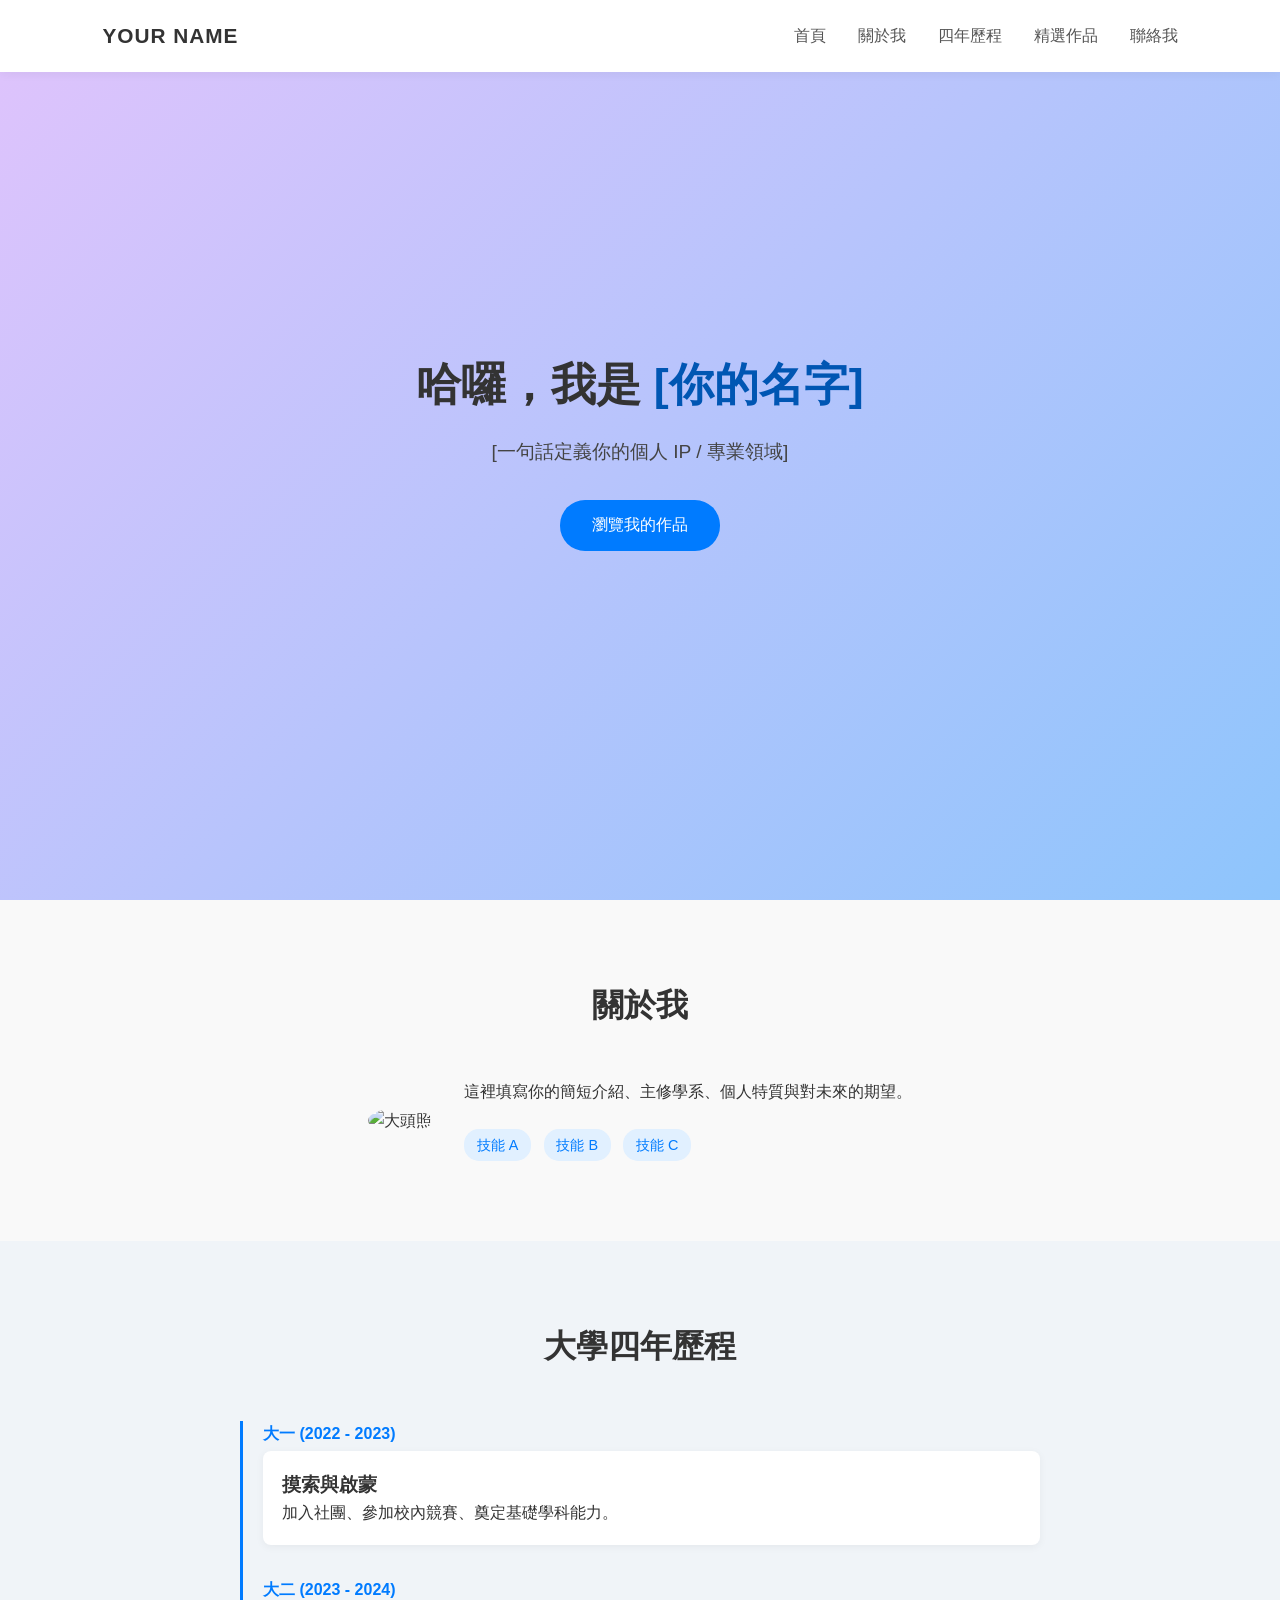
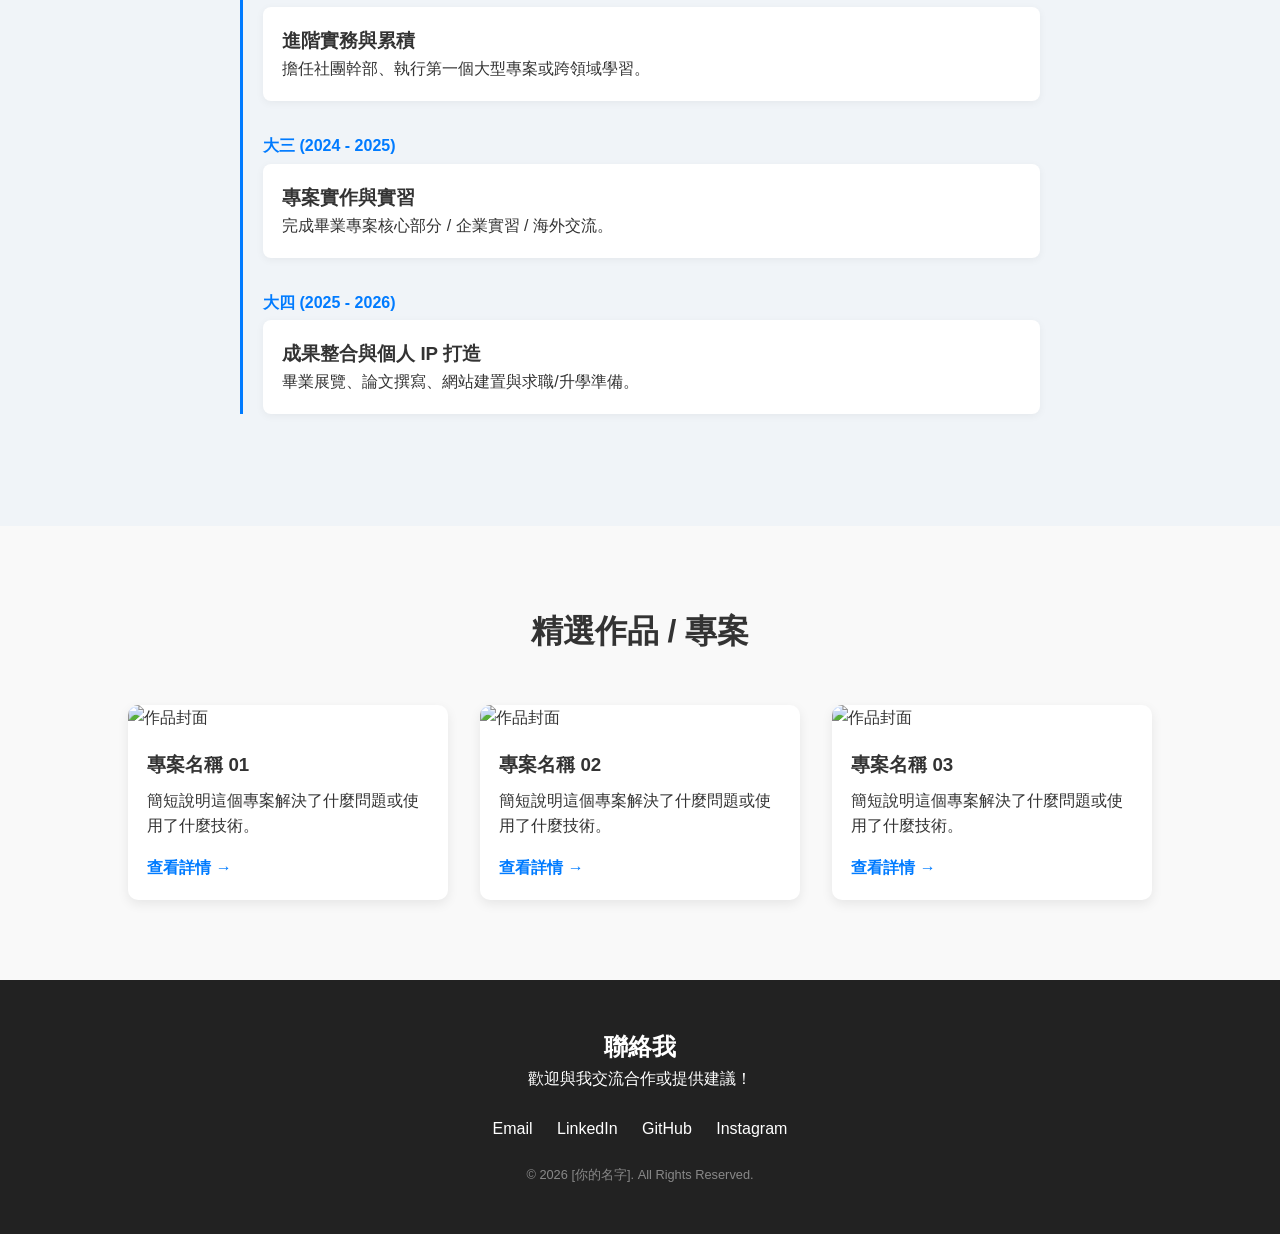
==== index.html @ 802d41ea "Add files via upload" ====
<!DOCTYPE html>
<html lang="zh-TW">
<head>
  <meta charset="UTF-8">
  <meta name="viewport" content="width=device-width, initial-scale=1.0">
  <title>個人品牌作品集 | [你的名字]</title>
  <link rel="stylesheet" href="style.css">
</head>
<body>

  <!-- 導覽列 -->
  <nav class="navbar">
    <div class="logo">YOUR NAME</div>
    <ul class="nav-links">
      <li><a href="#hero">首頁</a></li>
      <li><a href="#about">關於我</a></li>
      <li><a href="#timeline">四年歷程</a></li>
      <li><a href="#projects">精選作品</a></li>
      <li><a href="#contact">聯絡我</a></li>
    </ul>
  </nav>

  <!-- 首頁區塊 (Hero) -->
  <section id="hero" class="hero">
    <div class="hero-content">
      <h1>哈囉，我是 <span>[你的名字]</span></h1>
      <p> [一句話定義你的個人 IP / 專業領域] </p>
      <a href="#projects" class="btn">瀏覽我的作品</a>
    </div>
  </section>

  <!-- 關於我 -->
  <section id="about" class="section">
    <h2>關於我</h2>
    <div class="about-container">
      <div class="profile-img">
        <img src="https://via.placeholder.com/200" alt="大頭照">
      </div>
      <div class="about-text">
        <p>這裡填寫你的簡短介紹、主修學系、個人特質與對未來的期望。</p>
        <div class="skills">
          <span class="skill-tag">技能 A</span>
          <span class="skill-tag">技能 B</span>
          <span class="skill-tag">技能 C</span>
        </div>
      </div>
    </div>
  </section>

  <!-- 大學四年歷程 (Timeline) -->
  <section id="timeline" class="section bg-alt">
    <h2>大學四年歷程</h2>
    <div class="timeline">
      <div class="timeline-item">
        <div class="timeline-date">大一 (2022 - 2023)</div>
        <div class="timeline-content">
          <h3>摸索與啟蒙</h3>
          <p>加入社團、參加校內競賽、奠定基礎學科能力。</p>
        </div>
      </div>
      <div class="timeline-item">
        <div class="timeline-date">大二 (2023 - 2024)</div>
        <div class="timeline-content">
          <h3>進階實務與累積</h3>
          <p>擔任社團幹部、執行第一個大型專案或跨領域學習。</p>
        </div>
      </div>
      <div class="timeline-item">
        <div class="timeline-date">大三 (2024 - 2025)</div>
        <div class="timeline-content">
          <h3>專案實作與實習</h3>
          <p>完成畢業專案核心部分 / 企業實習 / 海外交流。</p>
        </div>
      </div>
      <div class="timeline-item">
        <div class="timeline-date">大四 (2025 - 2026)</div>
        <div class="timeline-content">
          <h3>成果整合與個人 IP 打造</h3>
          <p>畢業展覽、論文撰寫、網站建置與求職/升學準備。</p>
        </div>
      </div>
    </div>
  </section>

  <!-- 精選作品集 -->
  <section id="projects" class="section">
    <h2>精選作品 / 專案</h2>
    <div class="project-grid">
      <!-- 作品 1 -->
      <div class="project-card">
        <img src="https://via.placeholder.com/350x200" alt="作品封面">
        <div class="project-info">
          <h3>專案名稱 01</h3>
          <p>簡短說明這個專案解決了什麼問題或使用了什麼技術。</p>
          <a href="#" class="project-link">查看詳情 &rarr;</a>
        </div>
      </div>
      <!-- 作品 2 -->
      <div class="project-card">
        <img src="https://via.placeholder.com/350x200" alt="作品封面">
        <div class="project-info">
          <h3>專案名稱 02</h3>
          <p>簡短說明這個專案解決了什麼問題或使用了什麼技術。</p>
          <a href="#" class="project-link">查看詳情 &rarr;</a>
        </div>
      </div>
      <!-- 作品 3 -->
      <div class="project-card">
        <img src="https://via.placeholder.com/350x200" alt="作品封面">
        <div class="project-info">
          <h3>專案名稱 03</h3>
          <p>簡短說明這個專案解決了什麼問題或使用了什麼技術。</p>
          <a href="#" class="project-link">查看詳情 &rarr;</a>
        </div>
      </div>
    </div>
  </section>

  <!-- 頁尾 / 聯絡資訊 -->
  <footer id="contact" class="footer">
    <h2>聯絡我</h2>
    <p>歡迎與我交流合作或提供建議！</p>
    <div class="social-links">
      <a href="mailto:your-email@example.com">Email</a>
      <a href="#" target="_blank">LinkedIn</a>
      <a href="#" target="_blank">GitHub</a>
      <a href="#" target="_blank">Instagram</a>
    </div>
    <p class="copyright">&copy; 2026 [你的名字]. All Rights Reserved.</p>
  </footer>

  <script src="script.js"></script>
</body>
</html>
---- style.css ----
/* 基礎重置 */
* {
  margin: 0;
  padding: 0;
  box-sizing: border-box;
  font-family: 'PingFang TC', 'Microsoft JhengHei', sans-serif;
}

body {
  line-height: 1.6;
  color: #333;
  background-color: #f9f9f9;
}

/* 導覽列 */
.navbar {
  display: flex;
  justify-content: space-between;
  align-items: center;
  padding: 1.2rem 8%;
  background: #ffffff;
  box-shadow: 0 2px 10px rgba(0,0,0,0.05);
  position: fixed;
  width: 100%;
  top: 0;
  z-index: 1000;
}

.logo {
  font-size: 1.3rem;
  font-weight: bold;
  letter-spacing: 1px;
}

.nav-links {
  display: flex;
  list-style: none;
}

.nav-links li a {
  text-decoration: none;
  color: #555;
  margin-left: 2rem;
  transition: color 0.3s;
}

.nav-links li a:hover {
  color: #007bff;
}

/* 首頁英雄區 */
.hero {
  height: 100vh;
  display: flex;
  justify-content: center;
  align-items: center;
  text-align: center;
  background: linear-gradient(135deg, #e0c3fc 0%, #8ec5fc 100%);
  padding: 0 20px;
}

.hero h1 {
  font-size: 2.8rem;
  margin-bottom: 1rem;
}

.hero h1 span {
  color: #0056b3;
}

.hero p {
  font-size: 1.2rem;
  margin-bottom: 2rem;
  color: #444;
}

.btn {
  display: inline-block;
  padding: 0.8rem 2rem;
  background: #007bff;
  color: #fff;
  border-radius: 25px;
  text-decoration: none;
  transition: transform 0.2s, background 0.3s;
}

.btn:hover {
  background: #0056b3;
  transform: translateY(-3px);
}

/* 通用區塊 */
.section {
  padding: 5rem 10%;
}

.bg-alt {
  background-color: #f0f4f8;
}

.section h2 {
  text-align: center;
  font-size: 2rem;
  margin-bottom: 3rem;
  position: relative;
}

/* 關於我 */
.about-container {
  display: flex;
  gap: 2rem;
  align-items: center;
  justify-content: center;
  flex-wrap: wrap;
}

.profile-img img {
  border-radius: 50%;
  width: 180px;
  height: 180px;
  object-fit: cover;
}

.skills {
  margin-top: 1rem;
}

.skill-tag {
  display: inline-block;
  background: #e1f0ff;
  color: #007bff;
  padding: 0.3rem 0.8rem;
  border-radius: 15px;
  font-size: 0.9rem;
  margin-right: 0.5rem;
  margin-top: 0.5rem;
}

/* 時間軸 */
.timeline {
  max-width: 800px;
  margin: 0 auto;
  border-left: 3px solid #007bff;
  padding-left: 20px;
}

.timeline-item {
  margin-bottom: 2rem;
  position: relative;
}

.timeline-date {
  font-weight: bold;
  color: #007bff;
  margin-bottom: 0.3rem;
}

.timeline-content {
  background: #fff;
  padding: 1.2rem;
  border-radius: 8px;
  box-shadow: 0 2px 8px rgba(0,0,0,0.05);
}

/* 作品集 */
.project-grid {
  display: grid;
  grid-template-columns: repeat(auto-fit, minmax(280px, 1fr));
  gap: 2rem;
}

.project-card {
  background: #fff;
  border-radius: 10px;
  overflow: hidden;
  box-shadow: 0 4px 12px rgba(0,0,0,0.08);
  transition: transform 0.3s;
}

.project-card:hover {
  transform: translateY(-5px);
}

.project-card img {
  width: 100%;
  height: 180px;
  object-fit: cover;
}

.project-info {
  padding: 1.2rem;
}

.project-info h3 {
  margin-bottom: 0.5rem;
}

.project-link {
  display: inline-block;
  margin-top: 1rem;
  color: #007bff;
  text-decoration: none;
  font-weight: bold;
}

/* 頁尾 */
.footer {
  text-align: center;
  padding: 3rem;
  background: #222;
  color: #fff;
}

.social-links {
  margin: 1.5rem 0;
}

.social-links a {
  color: #fff;
  margin: 0 10px;
  text-decoration: none;
}

.copyright {
  font-size: 0.8rem;
  color: #888;
}
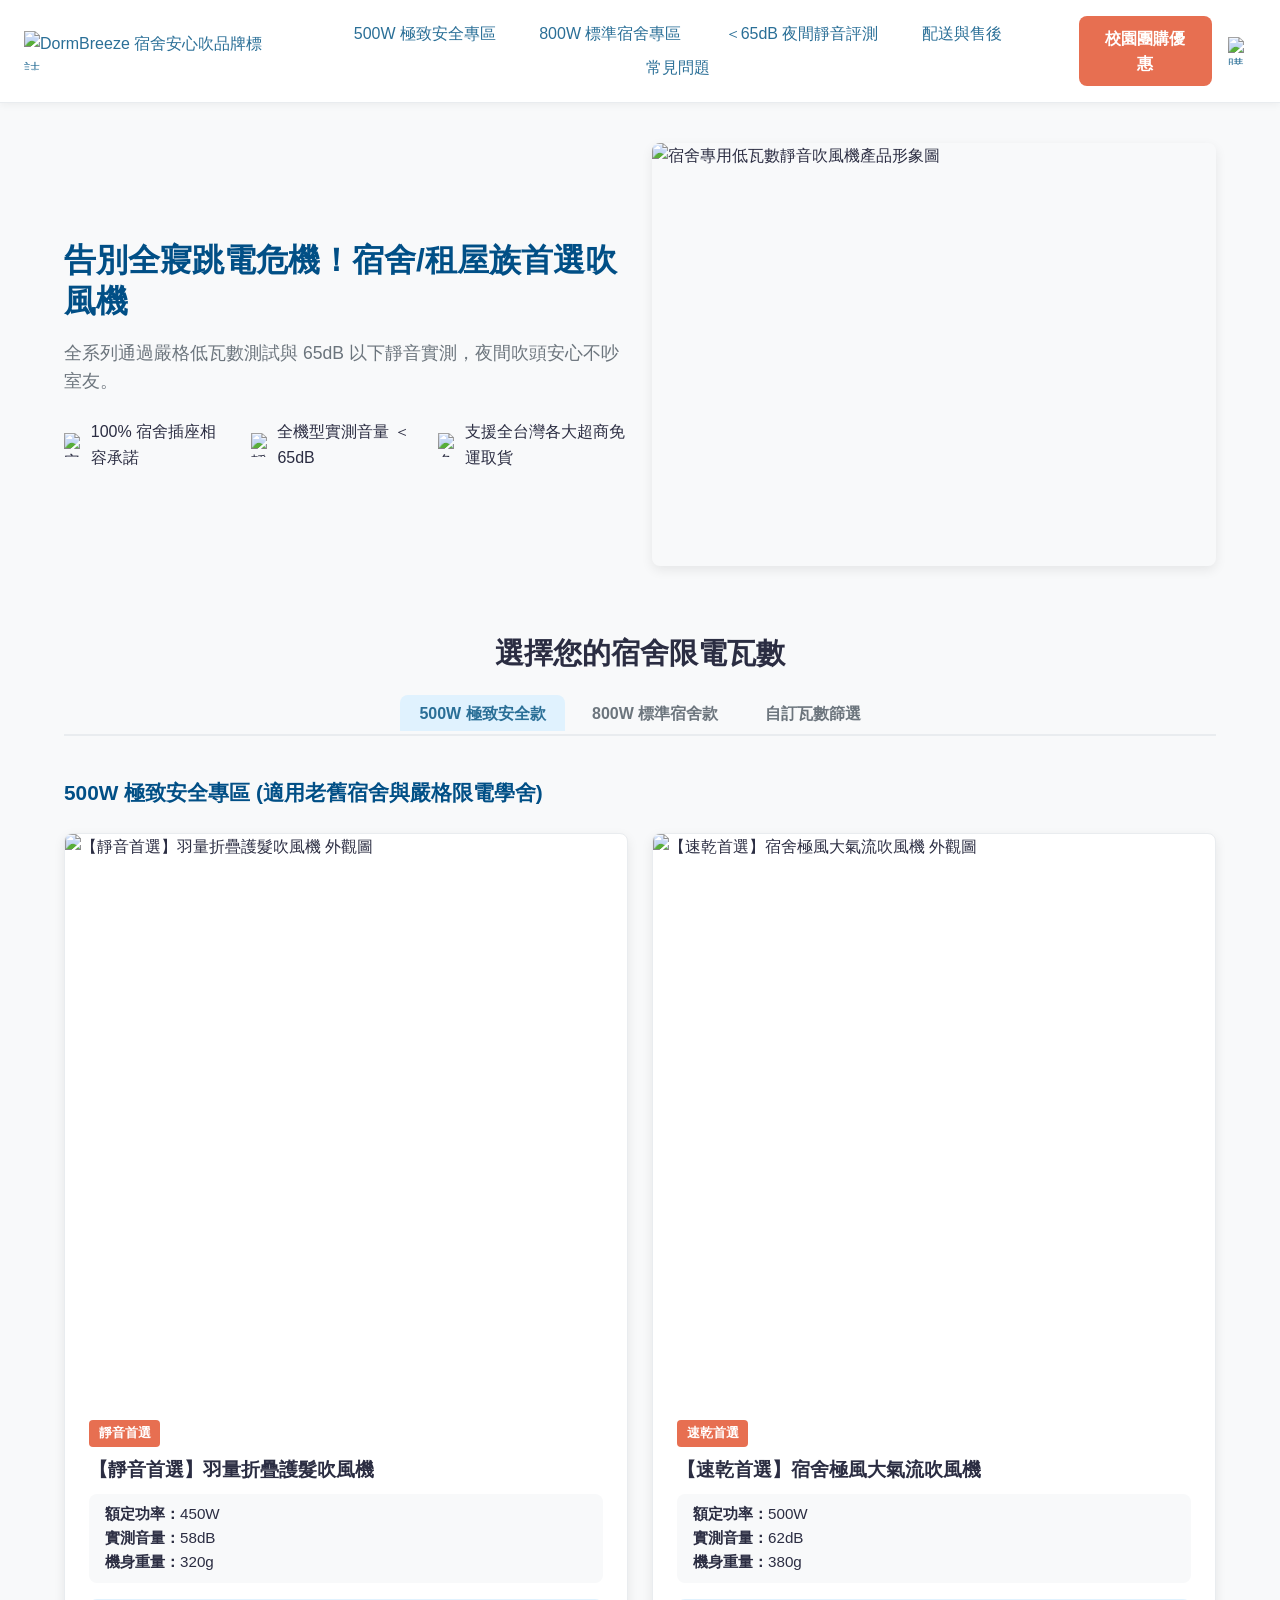
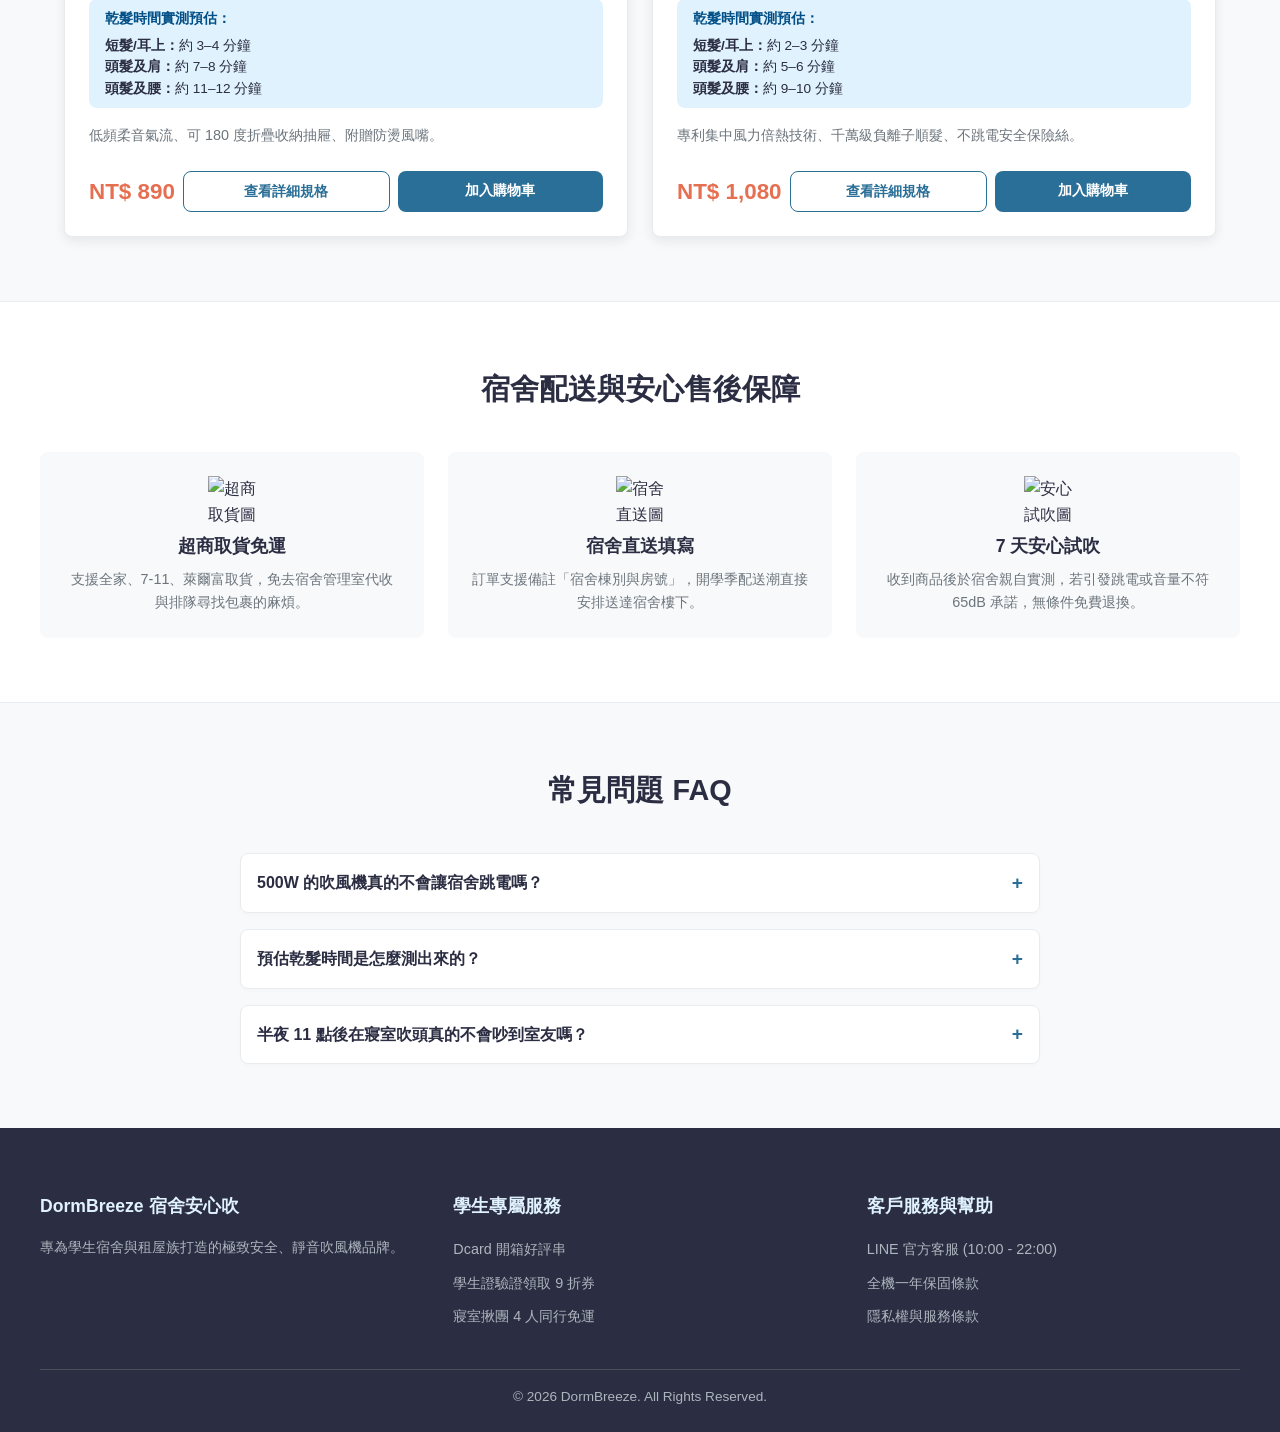
==== commit 7e46faf6: "Add files via upload" ====
--- a/index.html
+++ b/index.html
@@ -1,134 +1,221 @@
-<!DOCTYPE html>
-<html lang="zh-TW">
-<head>
-  <meta charset="UTF-8">
-  <meta name="viewport" content="width=device-width, initial-scale=1.0">
-  <title>個人品牌作品集 | [你的名字]</title>
-  <link rel="stylesheet" href="style.css">
-</head>
-<body>
-
-  <!-- 導覽列 -->
-  <nav class="navbar">
-    <div class="logo">YOUR NAME</div>
-    <ul class="nav-links">
-      <li><a href="#hero">首頁</a></li>
-      <li><a href="#about">關於我</a></li>
-      <li><a href="#timeline">四年歷程</a></li>
-      <li><a href="#projects">精選作品</a></li>
-      <li><a href="#contact">聯絡我</a></li>
-    </ul>
-  </nav>
-
-  <!-- 首頁區塊 (Hero) -->
-  <section id="hero" class="hero">
-    <div class="hero-content">
-      <h1>哈囉，我是 <span>[你的名字]</span></h1>
-      <p> [一句話定義你的個人 IP / 專業領域] </p>
-      <a href="#projects" class="btn">瀏覽我的作品</a>
-    </div>
-  </section>
-
-  <!-- 關於我 -->
-  <section id="about" class="section">
-    <h2>關於我</h2>
-    <div class="about-container">
-      <div class="profile-img">
-        <img src="https://via.placeholder.com/200" alt="大頭照">
-      </div>
-      <div class="about-text">
-        <p>這裡填寫你的簡短介紹、主修學系、個人特質與對未來的期望。</p>
-        <div class="skills">
-          <span class="skill-tag">技能 A</span>
-          <span class="skill-tag">技能 B</span>
-          <span class="skill-tag">技能 C</span>
-        </div>
-      </div>
-    </div>
-  </section>
-
-  <!-- 大學四年歷程 (Timeline) -->
-  <section id="timeline" class="section bg-alt">
-    <h2>大學四年歷程</h2>
-    <div class="timeline">
-      <div class="timeline-item">
-        <div class="timeline-date">大一 (2022 - 2023)</div>
-        <div class="timeline-content">
-          <h3>摸索與啟蒙</h3>
-          <p>加入社團、參加校內競賽、奠定基礎學科能力。</p>
-        </div>
-      </div>
-      <div class="timeline-item">
-        <div class="timeline-date">大二 (2023 - 2024)</div>
-        <div class="timeline-content">
-          <h3>進階實務與累積</h3>
-          <p>擔任社團幹部、執行第一個大型專案或跨領域學習。</p>
-        </div>
-      </div>
-      <div class="timeline-item">
-        <div class="timeline-date">大三 (2024 - 2025)</div>
-        <div class="timeline-content">
-          <h3>專案實作與實習</h3>
-          <p>完成畢業專案核心部分 / 企業實習 / 海外交流。</p>
-        </div>
-      </div>
-      <div class="timeline-item">
-        <div class="timeline-date">大四 (2025 - 2026)</div>
-        <div class="timeline-content">
-          <h3>成果整合與個人 IP 打造</h3>
-          <p>畢業展覽、論文撰寫、網站建置與求職/升學準備。</p>
-        </div>
-      </div>
-    </div>
-  </section>
-
-  <!-- 精選作品集 -->
-  <section id="projects" class="section">
-    <h2>精選作品 / 專案</h2>
-    <div class="project-grid">
-      <!-- 作品 1 -->
-      <div class="project-card">
-        <img src="https://via.placeholder.com/350x200" alt="作品封面">
-        <div class="project-info">
-          <h3>專案名稱 01</h3>
-          <p>簡短說明這個專案解決了什麼問題或使用了什麼技術。</p>
-          <a href="#" class="project-link">查看詳情 &rarr;</a>
-        </div>
-      </div>
-      <!-- 作品 2 -->
-      <div class="project-card">
-        <img src="https://via.placeholder.com/350x200" alt="作品封面">
-        <div class="project-info">
-          <h3>專案名稱 02</h3>
-          <p>簡短說明這個專案解決了什麼問題或使用了什麼技術。</p>
-          <a href="#" class="project-link">查看詳情 &rarr;</a>
-        </div>
-      </div>
-      <!-- 作品 3 -->
-      <div class="project-card">
-        <img src="https://via.placeholder.com/350x200" alt="作品封面">
-        <div class="project-info">
-          <h3>專案名稱 03</h3>
-          <p>簡短說明這個專案解決了什麼問題或使用了什麼技術。</p>
-          <a href="#" class="project-link">查看詳情 &rarr;</a>
-        </div>
-      </div>
-    </div>
-  </section>
-
-  <!-- 頁尾 / 聯絡資訊 -->
-  <footer id="contact" class="footer">
-    <h2>聯絡我</h2>
-    <p>歡迎與我交流合作或提供建議！</p>
-    <div class="social-links">
-      <a href="mailto:your-email@example.com">Email</a>
-      <a href="#" target="_blank">LinkedIn</a>
-      <a href="#" target="_blank">GitHub</a>
-      <a href="#" target="_blank">Instagram</a>
-    </div>
-    <p class="copyright">&copy; 2026 [你的名字]. All Rights Reserved.</p>
-  </footer>
-
-  <script src="script.js"></script>
-</body>
+<!DOCTYPE html>
+<html lang="zh-TW">
+<head>
+    <meta charset="UTF-8">
+    <meta name="viewport" content="width=device-width, initial-scale=1.0">
+    <title>DormBreeze 宿舍安心吹 - 告別跳電危機的宿舍吹風機首選</title>
+    <link rel="stylesheet" href="style.css">
+</head>
+<body>
+
+    <!-- 1. 頂部導覽列 -->
+    <header>
+        <a href="#hero" class="logo-link">
+            <img src="images/logo.svg" alt="DormBreeze 宿舍安心吹品牌標誌" class="logo">
+        </a>
+        <nav>
+            <ul>
+                <li><a href="#watts-500">500W 極致安全專區</a></li>
+                <li><a href="#watts-800">800W 標準宿舍專區</a></li>
+                <li><a href="#quiet-rating">＜65dB 夜間靜音評測</a></li>
+                <li><a href="#logistics">配送與售後</a></li>
+                <li><a href="#faq">常見問題</a></li>
+            </ul>
+        </nav>
+        <div class="header-actions">
+            <a href="#group-buy" class="btn-secondary">校園團購優惠</a>
+            <a href="#cart" class="cart-link" aria-label="查看購物車">
+                <img src="images/icon-cart.svg" alt="購物車圖示">
+            </a>
+        </div>
+    </header>
+
+    <main>
+        <!-- 2. 主視覺區 -->
+        <section id="hero" class="hero-section">
+            <div class="hero-content">
+                <h1>告別全寢跳電危機！宿舍/租屋族首選吹風機</h1>
+                <p>全系列通過嚴格低瓦數測試與 65dB 以下靜音實測，夜間吹頭安心不吵室友。</p>
+                <ul class="trust-badges">
+                    <li>
+                        <img src="images/icon-shield.svg" alt="安全防護圖示">
+                        <span>100% 宿舍插座相容承諾</span>
+                    </li>
+                    <li>
+                        <img src="images/icon-quiet.svg" alt="靜音圖示">
+                        <span>全機型實測音量 ＜ 65dB</span>
+                    </li>
+                    <li>
+                        <img src="images/icon-shipping.svg" alt="免運圖示">
+                        <span>支援全台灣各大超商免運取貨</span>
+                    </li>
+                </ul>
+            </div>
+            <div class="hero-image">
+                <img src="images/hero-dryer.jpg" alt="宿舍專用低瓦數靜音吹風機產品形象圖">
+            </div>
+        </section>
+
+        <!-- 3. 核心功能：瓦數快速切換與商品展示區 -->
+        <section id="products" class="products-section">
+            <h2>選擇您的宿舍限電瓦數</h2>
+            
+            <nav class="watt-tabs" aria-label="瓦數分類切換">
+                <ul>
+                    <li><a href="#watts-500" class="tab-item active">500W 極致安全款</a></li>
+                    <li><a href="#watts-800" class="tab-item">800W 標準宿舍款</a></li>
+                    <li><a href="#watts-custom" class="tab-item">自訂瓦數篩選</a></li>
+                </ul>
+            </nav>
+
+            <!-- 500W 商品列表區塊 -->
+            <div id="watts-500" class="product-group">
+                <h3>500W 極致安全專區 (適用老舊宿舍與嚴格限電學舍)</h3>
+                <div class="product-grid">
+                    
+                    <!-- 商品 1 -->
+                    <article class="product-card">
+                        <img src="images/product-quiet.jpg" alt="【靜音首選】羽量折疊護髮吹風機 外觀圖" class="product-img">
+                        <div class="product-info">
+                            <span class="tag">靜音首選</span>
+                            <h4>【靜音首選】羽量折疊護髮吹風機</h4>
+                            <ul class="specs-list">
+                                <li><strong>額定功率：</strong>450W</li>
+                                <li><strong>實測音量：</strong>58dB</li>
+                                <li><strong>機身重量：</strong>320g</li>
+                            </ul>
+                            
+                            <div class="drying-time-table">
+                                <h5>乾髮時間實測預估：</h5>
+                                <ul>
+                                    <li><span>短髮/耳上：</span>約 3–4 分鐘</li>
+                                    <li><span>頭髮及肩：</span>約 7–8 分鐘</li>
+                                    <li><span>頭髮及腰：</span>約 11–12 分鐘</li>
+                                </ul>
+                            </div>
+
+                            <p class="selling-points">低頻柔音氣流、可 180 度折疊收納抽屜、附贈防燙風嘴。</p>
+                            
+                            <div class="card-bottom">
+                                <span class="price">NT$ 890</span>
+                                <div class="card-actions">
+                                    <a href="#product-detail-1" class="btn-outline">查看詳細規格</a>
+                                    <a href="#add-to-cart-1" class="btn-primary">加入購物車</a>
+                                </div>
+                            </div>
+                        </div>
+                    </article>
+
+                    <!-- 商品 2 -->
+                    <article class="product-card">
+                        <img src="images/product-fast.jpg" alt="【速乾首選】宿舍極風大氣流吹風機 外觀圖" class="product-img">
+                        <div class="product-info">
+                            <span class="tag">速乾首選</span>
+                            <h4>【速乾首選】宿舍極風大氣流吹風機</h4>
+                            <ul class="specs-list">
+                                <li><strong>額定功率：</strong>500W</li>
+                                <li><strong>實測音量：</strong>62dB</li>
+                                <li><strong>機身重量：</strong>380g</li>
+                            </ul>
+
+                            <div class="drying-time-table">
+                                <h5>乾髮時間實測預估：</h5>
+                                <ul>
+                                    <li><span>短髮/耳上：</span>約 2–3 分鐘</li>
+                                    <li><span>頭髮及肩：</span>約 5–6 分鐘</li>
+                                    <li><span>頭髮及腰：</span>約 9–10 分鐘</li>
+                                </ul>
+                            </div>
+
+                            <p class="selling-points">專利集中風力倍熱技術、千萬級負離子順髮、不跳電安全保險絲。</p>
+
+                            <div class="card-bottom">
+                                <span class="price">NT$ 1,080</span>
+                                <div class="card-actions">
+                                    <a href="#product-detail-2" class="btn-outline">查看詳細規格</a>
+                                    <a href="#add-to-cart-2" class="btn-primary">加入購物車</a>
+                                </div>
+                            </div>
+                        </div>
+                    </article>
+
+                </div>
+            </div>
+
+            <!-- 靜音評測延伸區塊 -->
+            <div id="quiet-rating" class="rating-anchor"></div>
+        </section>
+
+        <!-- 4. 宿舍配送與售後保障區 -->
+        <section id="logistics" class="logistics-section">
+            <h2>宿舍配送與安心售後保障</h2>
+            <div class="logistics-grid">
+                <article class="logistics-card">
+                    <img src="images/icon-store.svg" alt="超商取貨圖示">
+                    <h3>超商取貨免運</h3>
+                    <p>支援全家、7-11、萊爾富取貨，免去宿舍管理室代收與排隊尋找包裹的麻煩。</p>
+                </article>
+                <article class="logistics-card">
+                    <img src="images/icon-dorm.svg" alt="宿舍直送圖示">
+                    <h3>宿舍直送填寫</h3>
+                    <p>訂單支援備註「宿舍棟別與房號」，開學季配送潮直接安排送達宿舍樓下。</p>
+                </article>
+                <article class="logistics-card">
+                    <img src="images/icon-return.svg" alt="安心試吹圖示">
+                    <h3>7 天安心試吹</h3>
+                    <p>收到商品後於宿舍親自實測，若引發跳電或音量不符 65dB 承諾，無條件免費退換。</p>
+                </article>
+            </div>
+        </section>
+
+        <!-- 5. 常見問題區 -->
+        <section id="faq" class="faq-section">
+            <h2>常見問題 FAQ</h2>
+            <div class="faq-list">
+                <details>
+                    <summary>500W 的吹風機真的不會讓宿舍跳電嗎？</summary>
+                    <p>是的！一般大學宿舍插座負載上限多為 800W–1000W，450W–500W 屬於極安全範圍，即使與檯燈、手機充電器同時使用也不會引發斷路器跳電。</p>
+                </details>
+                <details>
+                    <summary>預估乾髮時間是怎麼測出來的？</summary>
+                    <p>我們以一般頭髮密度在濕髮狀態下進行實測，提供短髮、及肩、及腰長度的真實吹乾時間，數據絕不誇大不實。</p>
+                </details>
+                <details>
+                    <summary>半夜 11 點後在寢室吹頭真的不會吵到室友嗎？</summary>
+                    <p>我們的全系列商品運轉噪音皆控制在 65dB 以下（相當於日常輕聲交談或辦公室背景音），比起市面上 80–90dB 的大功率吹風機可顯著降噪，有效維持寢室和諧。</p>
+                </details>
+            </div>
+        </section>
+    </main>
+
+    <!-- 6. 頁尾 -->
+    <footer>
+        <div class="footer-content">
+            <div class="footer-col">
+                <h4>DormBreeze 宿舍安心吹</h4>
+                <p>專為學生宿舍與租屋族打造的極致安全、靜音吹風機品牌。</p>
+            </div>
+            <div class="footer-col">
+                <h4>學生專屬服務</h4>
+                <ul>
+                    <li><a href="#dcard-reviews">Dcard 開箱好評串</a></li>
+                    <li><a href="#student-discount">學生證驗證領取 9 折券</a></li>
+                    <li><a href="#group-buy">寢室揪團 4 人同行免運</a></li>
+                </ul>
+            </div>
+            <div class="footer-col">
+                <h4>客戶服務與幫助</h4>
+                <ul>
+                    <li><a href="#line-support">LINE 官方客服 (10:00 - 22:00)</a></li>
+                    <li><a href="#warranty">全機一年保固條款</a></li>
+                    <li><a href="#privacy">隱私權與服務條款</a></li>
+                </ul>
+            </div>
+        </div>
+        <div class="footer-bottom">
+            <p>&copy; 2026 DormBreeze. All Rights Reserved.</p>
+        </div>
+    </footer>
+
+</body>
 </html>
--- a/style.css
+++ b/style.css
@@ -1,227 +1,570 @@
-/* 基礎重置 */
-* {
-  margin: 0;
-  padding: 0;
-  box-sizing: border-box;
-  font-family: 'PingFang TC', 'Microsoft JhengHei', sans-serif;
-}
-
-body {
-  line-height: 1.6;
-  color: #333;
-  background-color: #f9f9f9;
-}
-
-/* 導覽列 */
-.navbar {
-  display: flex;
-  justify-content: space-between;
-  align-items: center;
-  padding: 1.2rem 8%;
-  background: #ffffff;
-  box-shadow: 0 2px 10px rgba(0,0,0,0.05);
-  position: fixed;
-  width: 100%;
-  top: 0;
-  z-index: 1000;
-}
-
-.logo {
-  font-size: 1.3rem;
-  font-weight: bold;
-  letter-spacing: 1px;
-}
-
-.nav-links {
-  display: flex;
-  list-style: none;
-}
-
-.nav-links li a {
-  text-decoration: none;
-  color: #555;
-  margin-left: 2rem;
-  transition: color 0.3s;
-}
-
-.nav-links li a:hover {
-  color: #007bff;
-}
-
-/* 首頁英雄區 */
-.hero {
-  height: 100vh;
-  display: flex;
-  justify-content: center;
-  align-items: center;
-  text-align: center;
-  background: linear-gradient(135deg, #e0c3fc 0%, #8ec5fc 100%);
-  padding: 0 20px;
-}
-
-.hero h1 {
-  font-size: 2.8rem;
-  margin-bottom: 1rem;
-}
-
-.hero h1 span {
-  color: #0056b3;
-}
-
-.hero p {
-  font-size: 1.2rem;
-  margin-bottom: 2rem;
-  color: #444;
-}
-
-.btn {
-  display: inline-block;
-  padding: 0.8rem 2rem;
-  background: #007bff;
-  color: #fff;
-  border-radius: 25px;
-  text-decoration: none;
-  transition: transform 0.2s, background 0.3s;
-}
-
-.btn:hover {
-  background: #0056b3;
-  transform: translateY(-3px);
-}
-
-/* 通用區塊 */
-.section {
-  padding: 5rem 10%;
-}
-
-.bg-alt {
-  background-color: #f0f4f8;
-}
-
-.section h2 {
-  text-align: center;
-  font-size: 2rem;
-  margin-bottom: 3rem;
-  position: relative;
-}
-
-/* 關於我 */
-.about-container {
-  display: flex;
-  gap: 2rem;
-  align-items: center;
-  justify-content: center;
-  flex-wrap: wrap;
-}
-
-.profile-img img {
-  border-radius: 50%;
-  width: 180px;
-  height: 180px;
-  object-fit: cover;
-}
-
-.skills {
-  margin-top: 1rem;
-}
-
-.skill-tag {
-  display: inline-block;
-  background: #e1f0ff;
-  color: #007bff;
-  padding: 0.3rem 0.8rem;
-  border-radius: 15px;
-  font-size: 0.9rem;
-  margin-right: 0.5rem;
-  margin-top: 0.5rem;
-}
-
-/* 時間軸 */
-.timeline {
-  max-width: 800px;
-  margin: 0 auto;
-  border-left: 3px solid #007bff;
-  padding-left: 20px;
-}
-
-.timeline-item {
-  margin-bottom: 2rem;
-  position: relative;
-}
-
-.timeline-date {
-  font-weight: bold;
-  color: #007bff;
-  margin-bottom: 0.3rem;
-}
-
-.timeline-content {
-  background: #fff;
-  padding: 1.2rem;
-  border-radius: 8px;
-  box-shadow: 0 2px 8px rgba(0,0,0,0.05);
-}
-
-/* 作品集 */
-.project-grid {
-  display: grid;
-  grid-template-columns: repeat(auto-fit, minmax(280px, 1fr));
-  gap: 2rem;
-}
-
-.project-card {
-  background: #fff;
-  border-radius: 10px;
-  overflow: hidden;
-  box-shadow: 0 4px 12px rgba(0,0,0,0.08);
-  transition: transform 0.3s;
-}
-
-.project-card:hover {
-  transform: translateY(-5px);
-}
-
-.project-card img {
-  width: 100%;
-  height: 180px;
-  object-fit: cover;
-}
-
-.project-info {
-  padding: 1.2rem;
-}
-
-.project-info h3 {
-  margin-bottom: 0.5rem;
-}
-
-.project-link {
-  display: inline-block;
-  margin-top: 1rem;
-  color: #007bff;
-  text-decoration: none;
-  font-weight: bold;
-}
-
-/* 頁尾 */
-.footer {
-  text-align: center;
-  padding: 3rem;
-  background: #222;
-  color: #fff;
-}
-
-.social-links {
-  margin: 1.5rem 0;
-}
-
-.social-links a {
-  color: #fff;
-  margin: 0 10px;
-  text-decoration: none;
-}
-
-.copyright {
-  font-size: 0.8rem;
-  color: #888;
+/* ==========================================================================
+   DormBreeze 宿舍安心吹 - 全站樣式表 (style.css)
+   ========================================================================== */
+
+/* 1. 全局變數與重置 (Variables & Reset) */
+:root {
+  /* 色彩系統 (Color Palette) */
+  --primary: #2a6f97;
+  --primary-dark: #014f86;
+  --primary-light: #e0f2fe;
+  --secondary: #e76f51;
+  --secondary-hover: #d65a3b;
+  --text-main: #2b2d42;
+  --text-muted: #6c757d;
+  --bg-main: #f8f9fa;
+  --bg-card: #ffffff;
+  --border-color: #e9ecef;
+  --focus-ring: #ff9f1c;
+
+  /* 間距與佈局 (Spacing & Layout) */
+  --spacing-xs: 0.5rem;
+  --spacing-sm: 1rem;
+  --spacing-md: 1.5rem;
+  --spacing-lg: 2.5rem;
+  --spacing-xl: 4rem;
+  --max-width: 1200px;
+  --radius: 8px;
+  --shadow: 0 4px 12px rgba(0, 0, 0, 0.08);
+}
+
+*, *::before, *::after {
+  box-sizing: border-box;
+  margin: 0;
+  padding: 0;
+}
+
+html {
+  scroll-behavior: smooth;
+  font-size: 16px;
+}
+
+body {
+  font-family: -apple-system, BlinkMacSystemFont, "Segoe UI", Roboto, "Helvetica Neue", Arial, "Noto Sans TC", sans-serif;
+  color: var(--text-main);
+  background-color: var(--bg-main);
+  line-height: 1.6;
+}
+
+/* 鍵盤焦點可見性 (Focus Styles for Accessibility) */
+:focus-visible {
+  outline: 3px solid var(--focus-ring);
+  outline-offset: 3px;
+  border-radius: 4px;
+}
+
+a {
+  color: var(--primary);
+  text-decoration: none;
+  transition: color 0.2s ease;
+}
+
+a:hover {
+  color: var(--primary-dark);
+}
+
+img {
+  max-width: 100%;
+  height: auto;
+  display: block;
+}
+
+/* 按鈕通用樣式 */
+.btn-primary, .btn-secondary, .btn-outline {
+  display: inline-block;
+  padding: 0.6rem 1.2rem;
+  font-weight: 600;
+  text-align: center;
+  border-radius: var(--radius);
+  transition: background-color 0.2s ease, transform 0.1s ease;
+  cursor: pointer;
+}
+
+.btn-primary {
+  background-color: var(--primary);
+  color: #ffffff;
+}
+
+.btn-primary:hover {
+  background-color: var(--primary-dark);
+  color: #ffffff;
+}
+
+.btn-secondary {
+  background-color: var(--secondary);
+  color: #ffffff;
+}
+
+.btn-secondary:hover {
+  background-color: var(--secondary-hover);
+  color: #ffffff;
+}
+
+.btn-outline {
+  background-color: transparent;
+  border: 1px solid var(--primary);
+  color: var(--primary);
+}
+
+.btn-outline:hover {
+  background-color: var(--primary-light);
+}
+
+/* 2. 頂部導覽列 (Header) */
+header {
+  position: sticky;
+  top: 0;
+  z-index: 100;
+  background-color: #ffffff;
+  border-bottom: 1px solid var(--border-color);
+  box-shadow: 0 2px 8px rgba(0, 0, 0, 0.05);
+  padding: var(--spacing-sm) var(--spacing-md);
+  display: flex;
+  flex-wrap: wrap; /* 允許導覽換行 */
+  align-items: center;
+  justify-content: space-between;
+  gap: var(--spacing-sm);
+}
+
+.logo-link {
+  display: flex;
+  align-items: center;
+}
+
+.logo {
+  height: 40px;
+  width: auto;
+}
+
+header nav {
+  flex: 1 1 auto;
+}
+
+header nav ul {
+  display: flex;
+  flex-wrap: wrap; /* 導覽選單可換行 */
+  list-style: none;
+  gap: var(--spacing-xs) var(--spacing-md);
+  justify-content: center;
+}
+
+header nav a {
+  font-weight: 500;
+  padding: 0.4rem 0.6rem;
+}
+
+.header-actions {
+  display: flex;
+  align-items: center;
+  gap: var(--spacing-sm);
+}
+
+.cart-link img {
+  width: 28px;
+  height: 28px;
+}
+
+/* 3. 主視覺區 (Hero Section) */
+.hero-section {
+  max-width: var(--max-width);
+  margin: var(--spacing-lg) auto;
+  padding: 0 var(--spacing-md);
+  display: grid;
+  grid-template-columns: 1fr;
+  gap: var(--spacing-md);
+  align-items: center;
+}
+
+.hero-content h1 {
+  font-size: 2rem;
+  color: var(--primary-dark);
+  margin-bottom: var(--spacing-sm);
+  line-height: 1.3;
+}
+
+.hero-content p {
+  font-size: 1.1rem;
+  color: var(--text-muted);
+  margin-bottom: var(--spacing-md);
+}
+
+.trust-badges {
+  list-style: none;
+  display: flex;
+  flex-direction: column;
+  gap: var(--spacing-xs);
+}
+
+.trust-badges li {
+  display: flex;
+  align-items: center;
+  gap: var(--spacing-xs);
+  font-weight: 500;
+}
+
+.trust-badges img {
+  width: 24px;
+  height: 24px;
+}
+
+.hero-image img {
+  width: 100%;
+  aspect-ratio: 4 / 3; /* 固定圖片比例 */
+  object-fit: cover;
+  border-radius: var(--radius);
+  box-shadow: var(--shadow);
+}
+
+/* 4. 商品與頁籤區 (Products Section) */
+.products-section {
+  max-width: var(--max-width);
+  margin: var(--spacing-xl) auto;
+  padding: 0 var(--spacing-md);
+}
+
+.products-section h2 {
+  text-align: center;
+  font-size: 1.8rem;
+  margin-bottom: var(--spacing-md);
+}
+
+.watt-tabs ul {
+  display: flex;
+  flex-wrap: wrap;
+  justify-content: center;
+  list-style: none;
+  gap: var(--spacing-xs);
+  margin-bottom: var(--spacing-lg);
+  border-bottom: 2px solid var(--border-color);
+  padding-bottom: var(--spacing-xs);
+}
+
+.tab-item {
+  padding: 0.6rem 1.2rem;
+  font-weight: 600;
+  border-radius: var(--radius) var(--radius) 0 0;
+  color: var(--text-muted);
+}
+
+.tab-item.active, .tab-item:hover {
+  color: var(--primary);
+  background-color: var(--primary-light);
+}
+
+.product-group h3 {
+  font-size: 1.3rem;
+  margin-bottom: var(--spacing-md);
+  color: var(--primary-dark);
+}
+
+.product-grid {
+  display: grid;
+  grid-template-columns: 1fr; /* 手機預設 1 欄 */
+  gap: var(--spacing-md);
+}
+
+.product-card {
+  background-color: var(--bg-card);
+  border: 1px solid var(--border-color);
+  border-radius: var(--radius);
+  overflow: hidden;
+  box-shadow: var(--shadow);
+  display: flex;
+  flex-direction: column;
+}
+
+.product-img {
+  width: 100%;
+  aspect-ratio: 1 / 1; /* 1:1 正方形產品圖比例 */
+  object-fit: cover;
+}
+
+.product-info {
+  padding: var(--spacing-md);
+  display: flex;
+  flex-direction: column;
+  flex: 1;
+}
+
+.tag {
+  align-self: flex-start;
+  background-color: var(--secondary);
+  color: #ffffff;
+  font-size: 0.8rem;
+  font-weight: 700;
+  padding: 0.2rem 0.6rem;
+  border-radius: 4px;
+  margin-bottom: var(--spacing-xs);
+}
+
+.product-info h4 {
+  font-size: 1.2rem;
+  margin-bottom: var(--spacing-xs);
+}
+
+.specs-list {
+  list-style: none;
+  background-color: var(--bg-main);
+  padding: var(--spacing-xs) var(--spacing-sm);
+  border-radius: var(--radius);
+  margin-bottom: var(--spacing-sm);
+  font-size: 0.95rem;
+}
+
+.drying-time-table {
+  background-color: var(--primary-light);
+  padding: var(--spacing-xs) var(--spacing-sm);
+  border-radius: var(--radius);
+  margin-bottom: var(--spacing-sm);
+}
+
+.drying-time-table h5 {
+  font-size: 0.9rem;
+  color: var(--primary-dark);
+  margin-bottom: 0.3rem;
+}
+
+.drying-time-table ul {
+  list-style: none;
+  font-size: 0.85rem;
+}
+
+.drying-time-table li span {
+  font-weight: 600;
+}
+
+.selling-points {
+  font-size: 0.9rem;
+  color: var(--text-muted);
+  margin-bottom: var(--spacing-md);
+  flex: 1;
+}
+
+.card-bottom {
+  display: flex;
+  flex-direction: column;
+  gap: var(--spacing-xs);
+  margin-top: auto;
+}
+
+.price {
+  font-size: 1.4rem;
+  font-weight: 700;
+  color: var(--secondary);
+}
+
+.card-actions {
+  display: flex;
+  gap: var(--spacing-xs);
+}
+
+.card-actions a {
+  flex: 1;
+  font-size: 0.9rem;
+  padding: 0.5rem;
+}
+
+/* 5. 配送與售後保障區 (Logistics Section) */
+.logistics-section {
+  background-color: #ffffff;
+  padding: var(--spacing-xl) var(--spacing-md);
+  border-top: 1px solid var(--border-color);
+  border-bottom: 1px solid var(--border-color);
+}
+
+.logistics-section h2 {
+  text-align: center;
+  font-size: 1.8rem;
+  margin-bottom: var(--spacing-lg);
+}
+
+.logistics-grid {
+  max-width: var(--max-width);
+  margin: 0 auto;
+  display: grid;
+  grid-template-columns: 1fr; /* 手機預設 1 欄 */
+  gap: var(--spacing-md);
+}
+
+.logistics-card {
+  text-align: center;
+  padding: var(--spacing-md);
+  background-color: var(--bg-main);
+  border-radius: var(--radius);
+}
+
+.logistics-card img {
+  width: 48px;
+  height: 48px;
+  margin: 0 auto var(--spacing-xs);
+}
+
+.logistics-card h3 {
+  font-size: 1.1rem;
+  margin-bottom: var(--spacing-xs);
+}
+
+.logistics-card p {
+  font-size: 0.9rem;
+  color: var(--text-muted);
+}
+
+/* 6. 常見問題區 (FAQ Section) */
+.faq-section {
+  max-width: var(--max-width);
+  margin: var(--spacing-xl) auto;
+  padding: 0 var(--spacing-md);
+}
+
+.faq-section h2 {
+  text-align: center;
+  font-size: 1.8rem;
+  margin-bottom: var(--spacing-lg);
+}
+
+.faq-list {
+  display: flex;
+  flex-direction: column;
+  gap: var(--spacing-sm);
+  max-width: 800px;
+  margin: 0 auto;
+}
+
+details {
+  background-color: #ffffff;
+  border: 1px solid var(--border-color);
+  border-radius: var(--radius);
+  padding: var(--spacing-sm);
+  box-shadow: 0 2px 4px rgba(0, 0, 0, 0.02);
+}
+
+summary {
+  font-weight: 600;
+  cursor: pointer;
+  list-style: none;
+  position: relative;
+  padding-right: var(--spacing-md);
+}
+
+summary::-webkit-details-marker {
+  display: none;
+}
+
+summary::after {
+  content: "+";
+  position: absolute;
+  right: 0;
+  top: 50%;
+  transform: translateY(-50%);
+  font-size: 1.2rem;
+  color: var(--primary);
+}
+
+details[open] summary::after {
+  content: "−";
+}
+
+details p {
+  margin-top: var(--spacing-xs);
+  font-size: 0.95rem;
+  color: var(--text-muted);
+  line-height: 1.5;
+}
+
+/* 7. 頁尾 (Footer) */
+footer {
+  background-color: var(--text-main);
+  color: #ffffff;
+  padding: var(--spacing-xl) var(--spacing-md) var(--spacing-md);
+}
+
+.footer-content {
+  max-width: var(--max-width);
+  margin: 0 auto;
+  display: grid;
+  grid-template-columns: 1fr; /* 手機預設 1 欄 */
+  gap: var(--spacing-lg);
+  margin-bottom: var(--spacing-lg);
+}
+
+.footer-col h4 {
+  font-size: 1.1rem;
+  margin-bottom: var(--spacing-sm);
+  color: var(--primary-light);
+}
+
+.footer-col p {
+  font-size: 0.9rem;
+  color: #adb5bd;
+}
+
+.footer-col ul {
+  list-style: none;
+  display: flex;
+  flex-direction: column;
+  gap: var(--spacing-xs);
+}
+
+.footer-col a {
+  color: #adb5bd;
+  font-size: 0.9rem;
+}
+
+.footer-col a:hover {
+  color: #ffffff;
+}
+
+.footer-bottom {
+  max-width: var(--max-width);
+  margin: 0 auto;
+  padding-top: var(--spacing-sm);
+  border-top: 1px solid #495057;
+  text-align: center;
+  font-size: 0.85rem;
+  color: #adb5bd;
+}
+
+/* ==========================================================================
+   響應式斷點調整 (Responsive Breakpoints - 平板與桌面)
+   ========================================================================== */
+
+/* 平板斷點 (≥ 768px) */
+@media (min-width: 768px) {
+  .hero-section {
+    grid-template-columns: 1fr 1fr;
+  }
+
+  .product-grid {
+    grid-template-columns: repeat(2, 1fr); /* 平板改為 2 欄 */
+  }
+
+  .logistics-grid {
+    grid-template-columns: repeat(3, 1fr); /* 平板改為 3 欄 */
+  }
+
+  .footer-content {
+    grid-template-columns: repeat(3, 1fr); /* 平板改為 3 欄 */
+  }
+
+  .card-bottom {
+    flex-direction: row;
+    align-items: center;
+    justify-content: space-between;
+  }
+
+  .card-actions {
+    flex: 2;
+  }
+}
+
+/* 桌面斷點 (≥ 1024px) */
+@media (min-width: 1024px) {
+  header {
+    flex-wrap: nowrap; /* 大螢幕導覽列不換行 */
+  }
+
+  .trust-badges {
+    flex-direction: row;
+    gap: var(--spacing-md);
+  }
 }
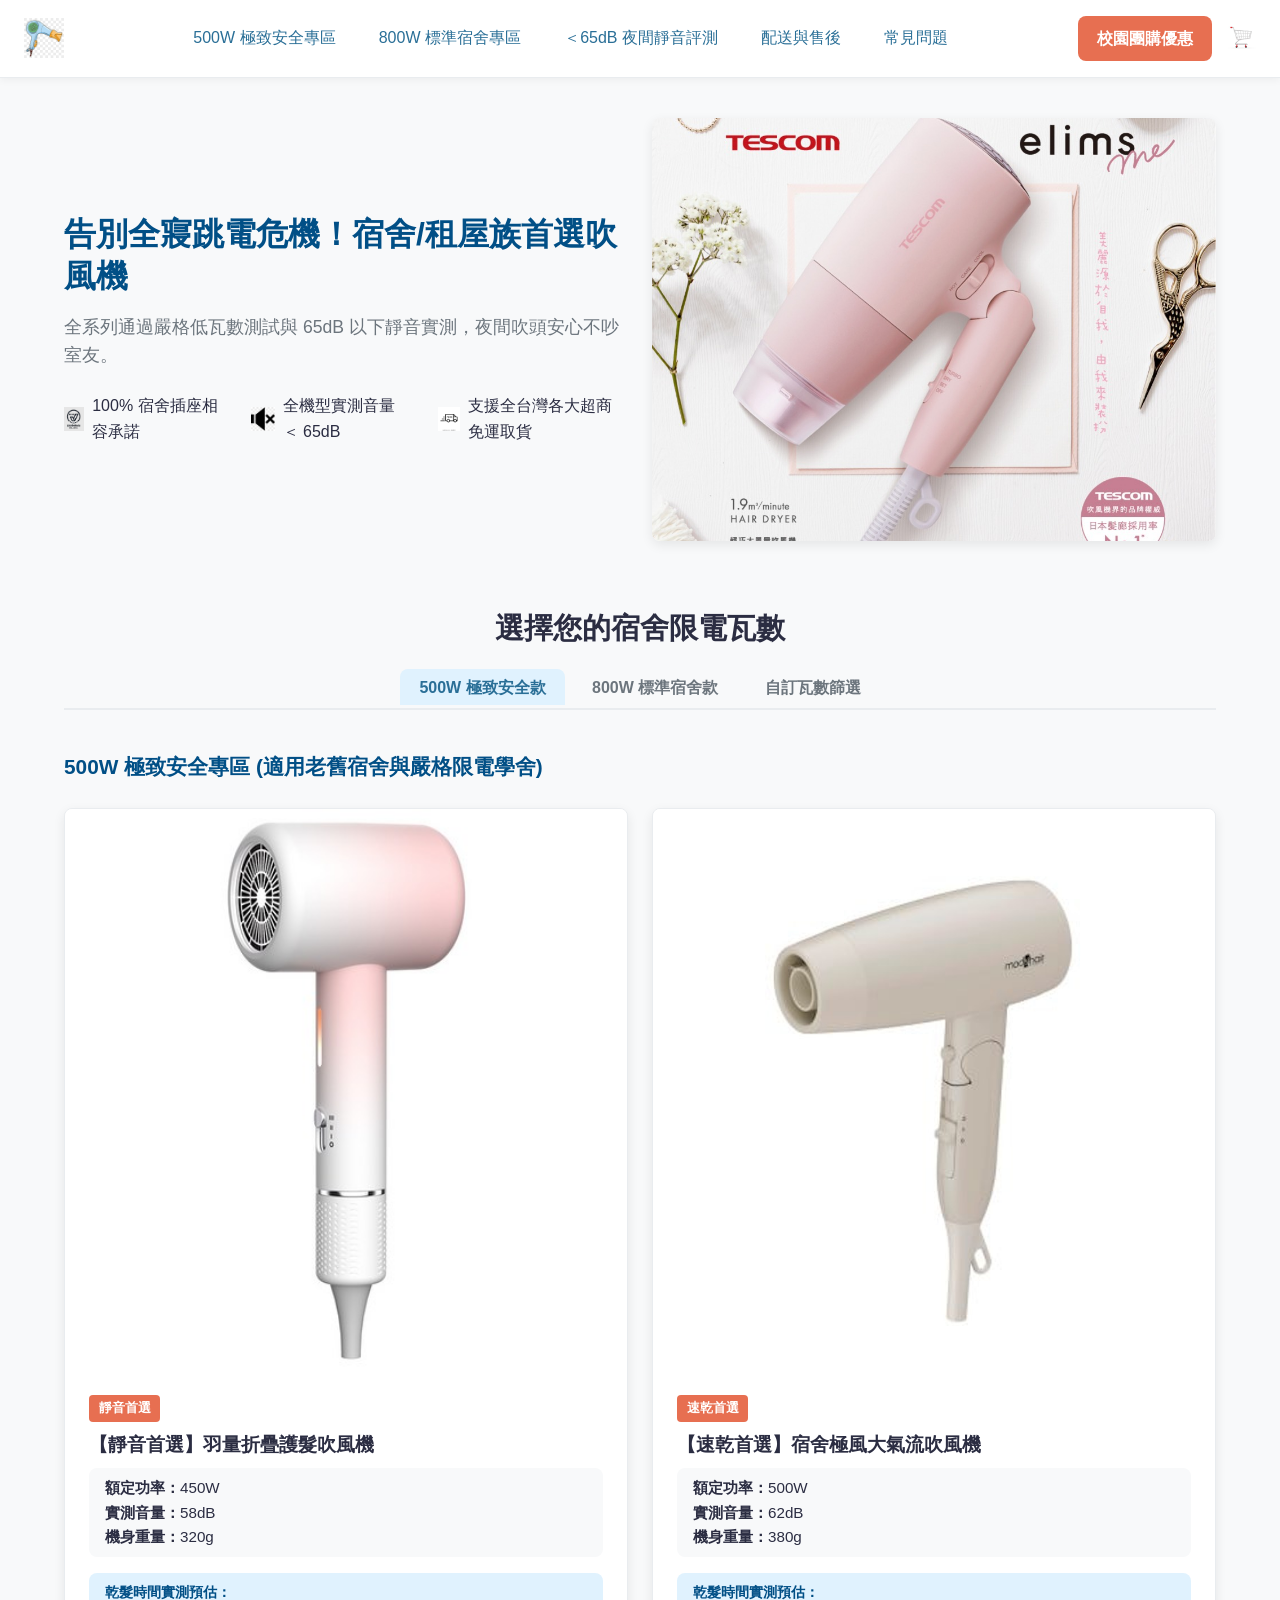
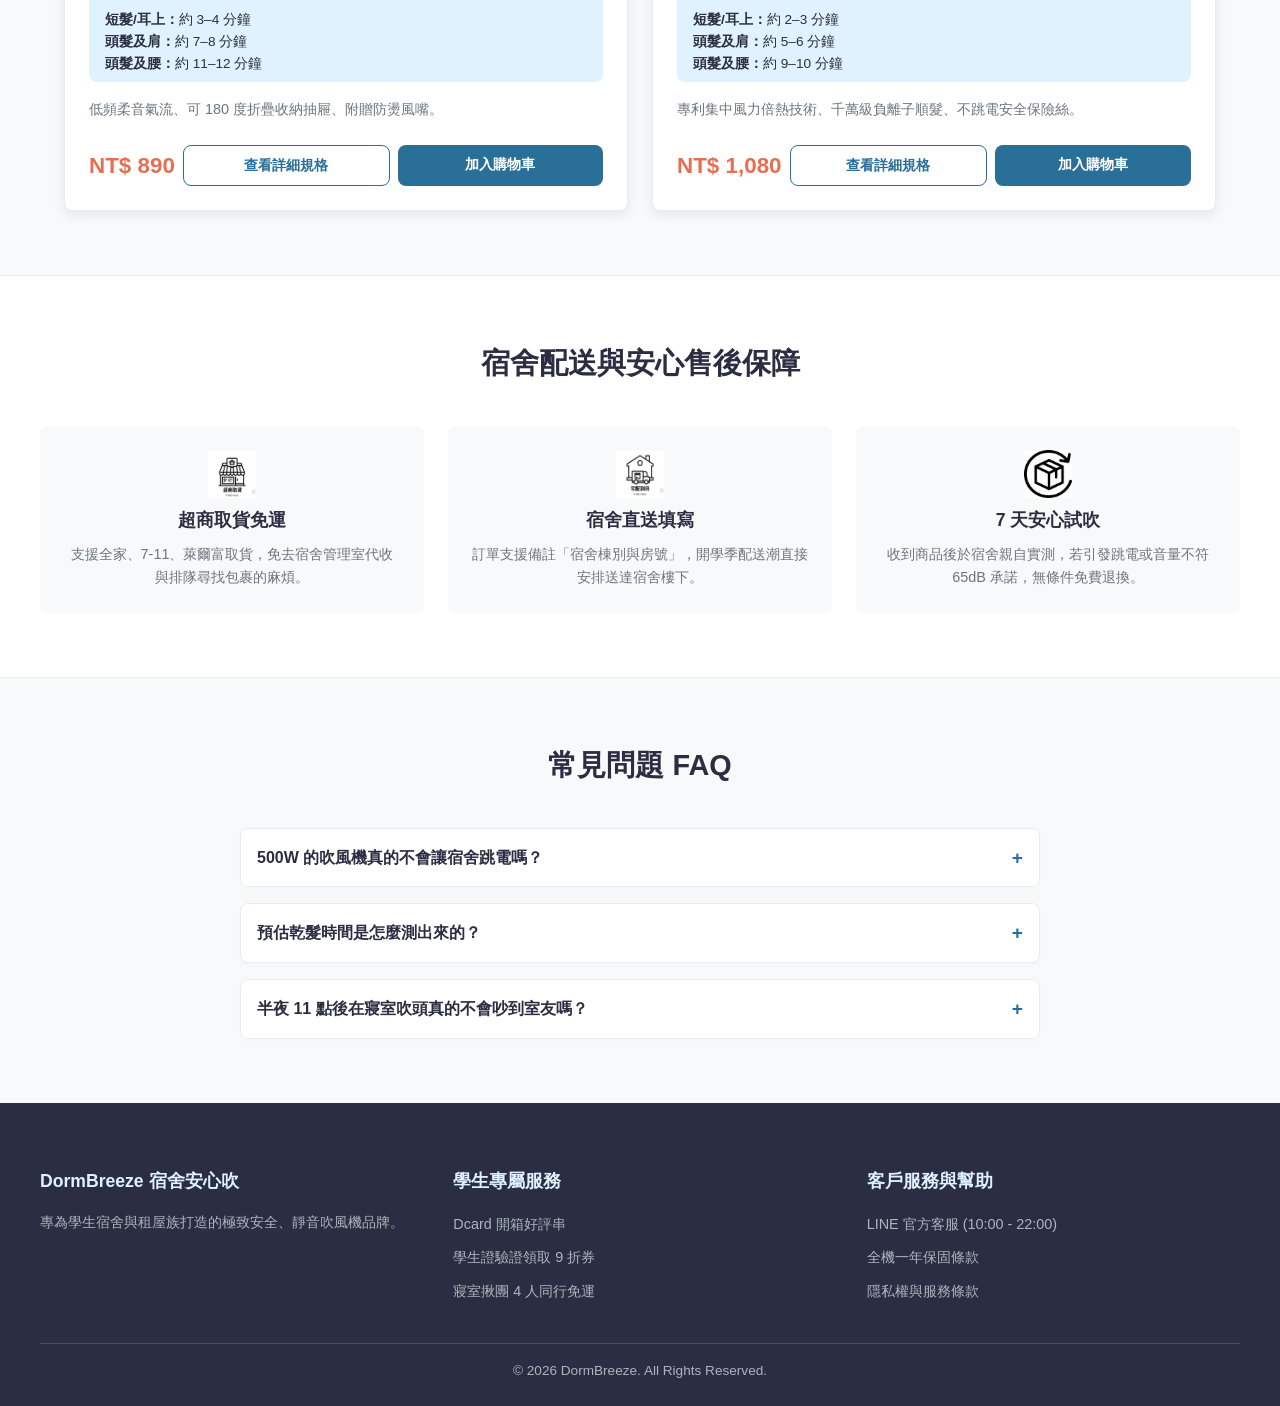
==== commit 0df0e126: "Update index.html" ====
--- a/index.html
+++ b/index.html
@@ -11,7 +11,7 @@
     <!-- 1. 頂部導覽列 -->
     <header>
         <a href="#hero" class="logo-link">
-            <img src="images/logo.svg" alt="DormBreeze 宿舍安心吹品牌標誌" class="logo">
+            <img src="images/logo.jpg" alt="DormBreeze 宿舍安心吹品牌標誌" class="logo">
         </a>
         <nav>
             <ul>
@@ -25,7 +25,7 @@
         <div class="header-actions">
             <a href="#group-buy" class="btn-secondary">校園團購優惠</a>
             <a href="#cart" class="cart-link" aria-label="查看購物車">
-                <img src="images/icon-cart.svg" alt="購物車圖示">
+                <img src="images/icon-cart.jpg" alt="購物車圖示">
             </a>
         </div>
     </header>
@@ -38,15 +38,15 @@
                 <p>全系列通過嚴格低瓦數測試與 65dB 以下靜音實測，夜間吹頭安心不吵室友。</p>
                 <ul class="trust-badges">
                     <li>
-                        <img src="images/icon-shield.svg" alt="安全防護圖示">
+                        <img src="images/icon-shield.jpg" alt="安全防護圖示">
                         <span>100% 宿舍插座相容承諾</span>
                     </li>
                     <li>
-                        <img src="images/icon-quiet.svg" alt="靜音圖示">
+                        <img src="images/icon-quiet.png" alt="靜音圖示">
                         <span>全機型實測音量 ＜ 65dB</span>
                     </li>
                     <li>
-                        <img src="images/icon-shipping.svg" alt="免運圖示">
+                        <img src="images/icon-shipping.png" alt="免運圖示">
                         <span>支援全台灣各大超商免運取貨</span>
                     </li>
                 </ul>
@@ -151,17 +151,17 @@
             <h2>宿舍配送與安心售後保障</h2>
             <div class="logistics-grid">
                 <article class="logistics-card">
-                    <img src="images/icon-store.svg" alt="超商取貨圖示">
+                    <img src="images/store.jpg" alt="超商取貨圖示">
                     <h3>超商取貨免運</h3>
                     <p>支援全家、7-11、萊爾富取貨，免去宿舍管理室代收與排隊尋找包裹的麻煩。</p>
                 </article>
                 <article class="logistics-card">
-                    <img src="images/icon-dorm.svg" alt="宿舍直送圖示">
+                    <img src="images/dorm.jpg" alt="宿舍直送圖示">
                     <h3>宿舍直送填寫</h3>
                     <p>訂單支援備註「宿舍棟別與房號」，開學季配送潮直接安排送達宿舍樓下。</p>
                 </article>
                 <article class="logistics-card">
-                    <img src="images/icon-return.svg" alt="安心試吹圖示">
+                    <img src="images/return.jpg" alt="安心試吹圖示">
                     <h3>7 天安心試吹</h3>
                     <p>收到商品後於宿舍親自實測，若引發跳電或音量不符 65dB 承諾，無條件免費退換。</p>
                 </article>
@@ -218,4 +218,4 @@
     </footer>
 
 </body>
-</html>+</html>
